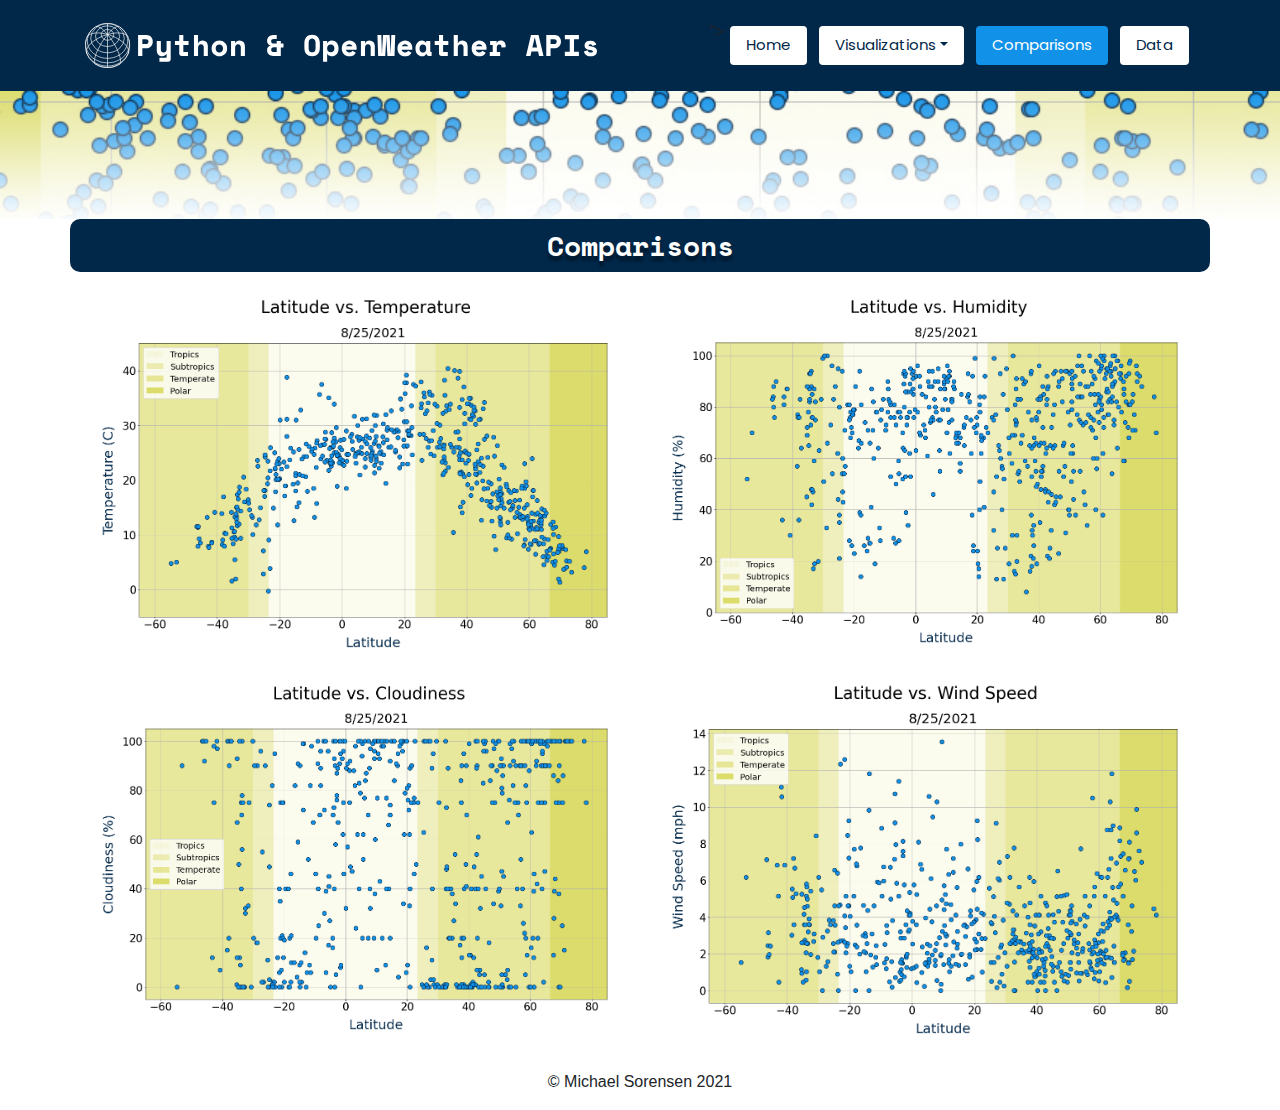
==== comp.html @ 097bc027 "Navbar Collapse" ====
<!DOCTYPE html>
<html lang="en">

  <head>
    <link rel="stylesheet" href="https://stackpath.bootstrapcdn.com/bootstrap/4.3.1/css/bootstrap.min.css" integrity="sha384-ggOyR0iXCbMQv3Xipma34MD+dH/1fQ784/j6cY/iJTQUOhcWr7x9JvoRxT2MZw1T" crossorigin="anonymous">
    <link rel="stylesheet" href="style.css">
    <meta charset="UTF-8">
    <nav class="navbar navbar-expand-lg navbar-dark">
      <div class="container">
      <a href="index.html"><img class="icon2" src="/assets/logo.svg"></a>
      <button class="navbar-toggler" type="button" data-toggle="collapse" data-target="#navbarNav" aria-controls="navbarNav" aria-expanded="false" aria-label="Toggle navigation">
        <span class="navbar-toggler-icon"></span>
      </button>
      <div class="collapse navbar-collapse" id="navbarNav">
        <ul class="nav nav-pills ml-auto">">
          <li class="nav-item">
            <a class="nav-link" href="index.html">Home</a>
          </li>
          <li class="nav-item dropdown ml-auto">
            <a class="nav-link dropdown-toggle" data-bs-toggle="dropdown" href="#" role="button" aria-expanded="false">Visualizations</a>
            <ul class="dropdown-menu">
              <li><a class="dropdown-item" href="viz1.html">Temperature</a></li>
              <li><a class="dropdown-item" href="viz2.html">Humidity</a></li>
              <li><a class="dropdown-item" href="viz3.html">Cloudiness</a></li>
              <li><a class="dropdown-item" href="viz4.html">Wind Speed</a></li>
            </ul>
          </li>
          <li class="nav-item">
            <a class="nav-link active" aria-current="page" href="comp.html">Comparisons</a>
          </li>
          <li class="nav-item">
              <a class="nav-link" href="data.html">Data</a>
            </li>
        </ul>
      </div>
    </div>
    </nav>
    </head>






<body>
  <img src="assets/comp_banner.jpg" class="img-fluid" alt="...">
  <div class="container">
    <div class="row">
        <div class="plot-header" style="text-align:center;">
            <h2 class="plot-title">Comparisons</h2>
        </div>
    </div>
    <div class="row">
      <div class="col-lg-6 col-md-6 col-sm-12">
        <div class="box-main-4">
            <img src="visualizations/lat_v_temp_lg.png" style="width:100%">
            </div>
      </div>
      <div class="col-lg-6 col-md-6 col-sm-12">
        <div class="box-main-4">
            <img src="visualizations/lat_v_humidity_lg.png" style="width:100%">
        </div>
      </div>
    </div>
    <div class="row">
        <div class="col-lg-6 col-md-6 col-sm-12">
          <div class="box-main-4">
            <img src="visualizations/lat_v_cloudiness_lg.png" style="width:100%">
        </div>
        </div>
        <div class="col-lg-6 col-md-6 col-sm-12">
          <div class="box-main-4">
            <img src="visualizations/lat_v_windspeed_lg.png" style="width:100%">
        </div>
        </div>
        </div>
      </div>




</div>

<footer class="page-footer font-small footer-dark">
    <div class="footer-copyright text-center py-3">© Michael Sorensen 2021
    </div>      
</footer>

  <script src="https://code.jquery.com/jquery-3.3.1.slim.min.js" integrity="sha384-q8i/X+965DzO0rT7abK41JStQIAqVgRVzpbzo5smXKp4YfRvH+8abtTE1Pi6jizo" crossorigin="anonymous"></script>
  <script src="https://cdnjs.cloudflare.com/ajax/libs/popper.js/1.14.7/umd/popper.min.js" integrity="sha384-UO2eT0CpHqdSJQ6hJty5KVphtPhzWj9WO1clHTMGa3JDZwrnQq4sF86dIHNDz0W1" crossorigin="anonymous"></script>
  <script src="https://stackpath.bootstrapcdn.com/bootstrap/4.3.1/js/bootstrap.min.js" integrity="sha384-JjSmVgyd0p3pXB1rRibZUAYoIIy6OrQ6VrjIEaFf/nJGzIxFDsf4x0xIM+B07jRM" crossorigin="anonymous"></script>
  <script type="text/javascript" src="js/bootstrap/bootstrap-dropdown.js"></script>
  <script>
     $(document).ready(function(){
        $('.dropdown-toggle').dropdown()
    });
  </script>
</body>
</html>
---- style.css ----
@import url('https://fonts.googleapis.com/css2?family=Karla:wght@300;400;500;700;800&family=Spectral:wght@300;400;500;700&display=swap');

@import url('https://fonts.googleapis.com/css2?family=Space+Mono:wght@400;700&display=swap');

@import url('https://fonts.googleapis.com/css2?family=Poppins:wght@100;200;300;400;500;600;700;800;900&display=swap');


/* -------------BOXES & CONTAINERS------------- */

.box-img{
  align-content: center;
  width:100%;
  display:inline-block;
  padding:0px 30px 0px 30px;
}

img{
  width: -100%;
}
.img-fluid{
  margin-bottom: 0px;
  width:100%;
}

.box-main {
  font-family: 'Poppins', sans-serif;
  padding: 20px;
  color:black;
  word-wrap:break-word;
}

.button-box {
  padding: 10px;
  word-wrap:break-word;
}

.box-main-2 {
  font-family: 'Poppins', sans-serif;
  font-size: 24px;
  padding: 20px;
  margin: 10px;
  color:white;
  background: linear-gradient(180deg, rgba(1,39,73,0) 10%, rgba(1,39,73,1) 100%);
  word-wrap:break-word;
  border-radius: 4%;
}

.box-main-2:hover {
  opacity: .75;
}

.box-main-3 {
  font-family: 'Poppins', sans-serif;
  font-size: 24px;
  min-height: 50px;
  margin-bottom: 20px;
  margin-left:20px;
  margin-right:20px;
  word-wrap:break-word;
}

.box-main-4{
  padding: 10px;
  margin: 5px;
}

.plot-header{
  width:100%;
  display: inline-block;
  box-sizing: content-box;
  padding:10px;
  background-color:#012749;
  margin-bottom: 10px;
  background-clip:padding-box;
  border-radius: 10px;
}

@media screen and (max-width: 991px) {
  .plot-header {
    text-align: center;
  }
}

.icon{
  height:60px;
  margin-right: 10px;
  width:auto;
  display:inline-block;
  vertical-align: middle;
}


.icon2{
  height:45px;
  width:auto;
  display:inline-block;
  margin-right: 10px;
}

@media (max-width: 1200px){
  .icon2{
    height:36px;
  }
}

/*
@media (max-width: 1200px){
  .icon2{
    height:35px;
  }
}



@media (max-width: 576px){
  .icon2{
    height:30px;
  }
}
*/


/* -------------FONTS & HEADERS------------- */
p{
  font-family: 'Poppins', sans-serif;
  font-size: 17px;
  color: #012749;
}

p.dark{
  font-family: 'Poppins', sans-serif;
  font-size: 17px;
  color: #012749;
  font-weight: 600;
  text-align: center;
  margin-bottom: 0px;
  text-decoration: none;
}

a{
  text-decoration: none !important;
}

p.description{
  font-family: 'Poppins', sans-serif;
  font-size: 1.2vw;
  margin:0px 20px 20px 20px;
}

@media screen and (max-width: 768px) {
  p.description {
    font-size:14px;
  }
}

p.caption{
  font-family: 'Poppins', sans-serif;
  display:inline;
  text-transform: uppercase;
  font-size: .8vw;
  color:white;
  font-weight: 600;
  margin-left:20px;
  padding:5px 15px 5px 15px;
  border: 1.5px solid white;
  border-radius:8px;
  width:fit-content;
  word-wrap:normal;
  letter-spacing: .08em;
  text-shadow: 0px 5px 3px rgba(0, 0, 0, 0.4);
}

@media screen and (max-width: 768px) {
  p.caption {
    font-size:10px;
    display:inline-block;
    margin-top:10px;
    margin-bottom: 10px;
  }
}

h1 {
  font-size: 45px;
  color:#012749;
  font-family: 'Space Mono', monospace;
  font-weight: 700;
}

h2 {
  font-size: 32px;
  color:#012749;
  font-family: 'Space Mono', monospace;
  font-weight: 700;
  width:100%;
}

h2.light{
  font-size: 32px;
  background-color: #012749;
  display:inline-block;
  color:white;
  padding:5px 5px 11px 5px;
  text-align: center;
  vertical-align: middle;
  border-radius: 10px;
  font-family: 'Space Mono', monospace;
  font-weight: 700;
  width:100%;
}

h2.plot-title{
  font-size: 2.2vw;
  color:white;
  font-family: 'Space Mono', monospace;
  text-shadow: 0px 5px 3px rgba(0, 0, 0, 0.4);
  font-weight: 600;
  display: inline;
  vertical-align:middle;
}

@media screen and (max-width: 768px) {
  h2.plot-title {
    font-size: 22px;
  }
}

h3 {
  text-align: center;
  font-size: 23px;
  color:#012749;
  text-transform: uppercase;
  font-family: 'Space Mono', monospace;
  font-weight: 700;
  padding-bottom: 5px;
  letter-spacing: .1em;
}


h5 {
  width:100%;
  display: inline-block;
  box-sizing: content-box;
  background-clip:padding-box;
  text-transform: uppercase;
  text-align: center;
  font-size: 1.1vw;
  color:#012749;
  font-family: 'Poppins', sans-serif;
  font-weight: 700;
  letter-spacing: .1em;
  padding: 10px 0px 10px 0px;
  margin-bottom: 20px;
  border-bottom: 3px solid #012749;
  border-top: 3px solid #012749;
}

@media screen and (max-width: 991px) {
  h5 {
    font-size:15px;
  }
}

h4 {
  font-size: 28px;
  color:white;
  font-family: 'Space Mono', monospace;
  font-weight: 400;
  padding:0;
  text-align: right;
  display: inline-flex;
}

.title-text{
  display: inline-block;
  align-items: left;
  font-size: 32px;
  color:white;
  font-family: 'Space Mono', monospace;
  font-weight: 600;
  vertical-align: middle;
}

/* -------------NAVAGATION AND NAVBAR------------- */
.navbar{
  padding: 20px 0px 20px 0px;
  background-color:#012749;
  vertical-align: middle;
}

@media (max-width: 768px){
  .nav-link{
    font-size:12px;
  }
}

.nav-link {
  background-color:white;
  display: inline-block;
  padding: .5rem 1rem;
  margin: 6px;
  color:#012749;
  font-family: 'Poppins', sans-serif;
  font-size: 15px;
  font-weight: 400;
  vertical-align: middle;
  align-items: right;
}

ul.nav.nav-pills {
  text-align: right;
}

.nav-pills>li {
  float: right;
  display: inline;
}

.nav-link {
  float: right;
  display: inline;
}

.nav-pills .nav-link.active, .nav-pills .show>.nav-link {
  color: white;
  background-color: #1192e8;
}

@media screen and (max-width: 768px) {
  .icon {
    height:30px;
  }
}


/* -------------IMAGE BOX HOVER------------- */
.ctnr {
  position: relative;
  padding-top:10px;
}

.img_box {
  opacity: 1;
  display: block;
  width: 100%;
  height: auto;
  transition: .5s ease;
  backface-visibility: hidden;
  border-radius:10%;
}

.middle {
  transition: .5s ease;
  opacity: 0;
  position: absolute;
  top: 50%;
  left: 50%;
  transform: translate(-50%, -50%);
  -ms-transform: translate(-50%, -50%)
}

.ctnr:hover .img_box {
  opacity: 0.3;
  transform: scale(1.08)
}

.ctnr:hover .middle {
  opacity: 1;
}

.text {
  display: inline-block;
  border-radius: 10%;
  background-color: #1192e8;
  color: white;
  font-family: 'Poppins', sans-serif;
  font-size: 22px;
  font-weight: 400;
  padding: 10px 15px;
}

.ctnr:hover .middle a{
color:white;
text-decoration: none;
}

@media screen and (max-width: 768px) {
  .text {
    font-size: 25px;
  }
}


/* -------------OTHER------------- */
hr.small {
  height: 2px;
  background-color: #aed2f1;
  margin-bottom:30px;
  margin-top:0px;
  width:100%;
}

hr.small2 {
  height: 2px;
  background-color: #aed2f1;
  margin-bottom:30px;
  margin-top:30px;
  width:100%;
}

table, th, td{
  border:10px;
  padding:100px;

}
tr {
  padding: 0px;
  text-align: left;

}

.table, th, td, tr{
  border: 2px solid black;
  padding:0px;
  font-family: 'Poppins', sans-serif;
  font-size: 14px;
}

.table th{
  font-family: 'Poppins', sans-serif;
  font-size: 14px;
  color:white;
  background-color: #012749;
  border-collapse:collapse;
  
}

tr:hover {
  background-color:aliceblue;
}

.table td:hover{
  font-weight:700;
}





/*SIDEBAR BUTTONS*/

a.animated-button:link:after, a.animated-button:visited:after {
	content: "";
  box-sizing: content-box;
  display:inline-block;
	position: absolute;
	height: 0%;
	left: 50%;
	top: 50%;
	width: 100%;
	z-index: -1;
	-webkit-transition: all .5s ease .2s;
	-moz-transition: all .5s ease .2s;
	-o-transition: all .5s ease .2s;
	transition: all .5s ease .2s;
}
a.animated-button:link:hover, a.animated-button:visited:hover {
	color: white;
}
a.animated-button:link:hover:after, a.animated-button:visited:hover:after {
	height: 450%;
  color:white;
}
a.animated-button:link, a.animated-button:visited {
	position: relative;
  width:100%;
	display:inline-block;
	margin-bottom: 20px;
	padding: 8px 10px;
	color: #012749;
	font-size:.8vw;
	border-radius: 10px;
	font-weight: 800;
	text-align: center;
	text-decoration: none;
	text-transform: uppercase;
	overflow: hidden;
	letter-spacing: .08em;
	-webkit-transition: all .2s ease;
	-moz-transition: all .2s ease;
	-o-transition: all .2s ease;
	transition: all .2s ease;
}

a.animated-button.sandy-four {
	border: 2px solid #012749;
}
a.animated-button.sandy-four:after {
	background: #012749;
  color:white;
	opacity: .5;
	-moz-transform: translateY(-50%) translateX(-50%);
	-ms-transform: translateY(-50%) translateX(-50%);
	-webkit-transform: translateY(-50%) translateX(-50%);
	transform: translateY(-50%) translateX(-50%);
}
a.animated-button.sandy-four:hover:after {
	opacity: 1;
	height: 600% !important;
}

@media screen and (max-width: 768px) {
  a.animated-button:link, a.animated-button:visited {
    font-size: 12px;
  }
}
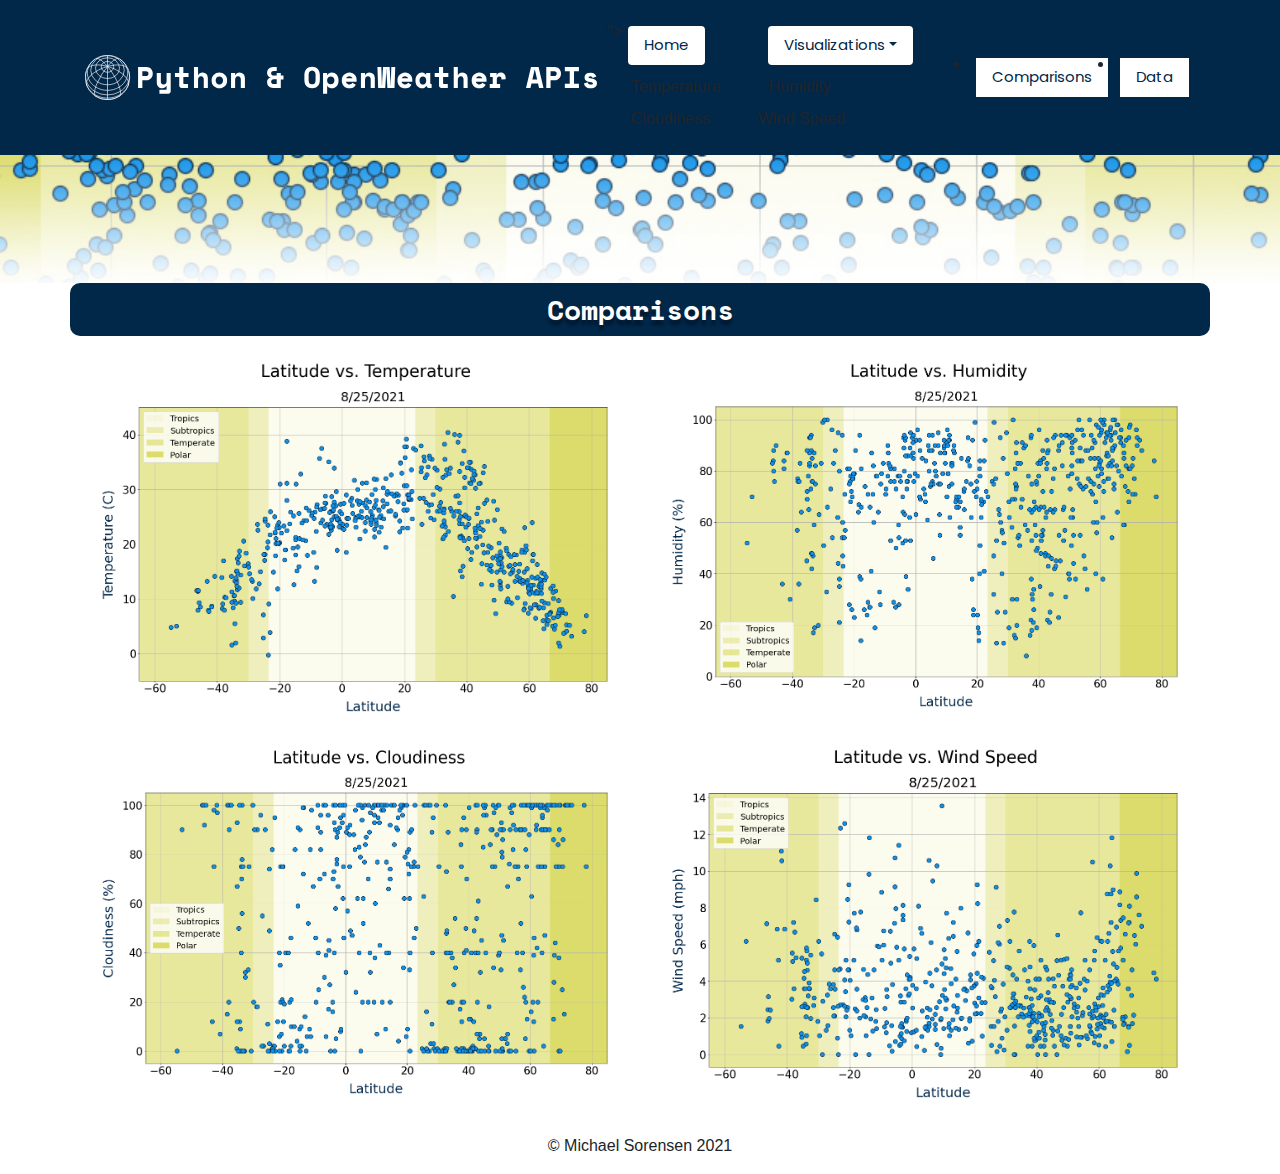
==== commit e62e2726: "Navbar Updates" ====
--- a/comp.html
+++ b/comp.html
@@ -7,7 +7,7 @@
     <meta charset="UTF-8">
     <nav class="navbar navbar-expand-lg navbar-dark">
       <div class="container">
-      <a href="index.html"><img class="icon2" src="/assets/logo.svg"></a>
+      <a href="index.html"><img class="icon2" src="assets/logo.svg"></a>
       <button class="navbar-toggler" type="button" data-toggle="collapse" data-target="#navbarNav" aria-controls="navbarNav" aria-expanded="false" aria-label="Toggle navigation">
         <span class="navbar-toggler-icon"></span>
       </button>
@@ -18,7 +18,7 @@
           </li>
           <li class="nav-item dropdown ml-auto">
             <a class="nav-link dropdown-toggle" data-bs-toggle="dropdown" href="#" role="button" aria-expanded="false">Visualizations</a>
-            <ul class="dropdown-menu">
+            <li class="nav-item dropdown ml-auto">
               <li><a class="dropdown-item" href="viz1.html">Temperature</a></li>
               <li><a class="dropdown-item" href="viz2.html">Humidity</a></li>
               <li><a class="dropdown-item" href="viz3.html">Cloudiness</a></li>
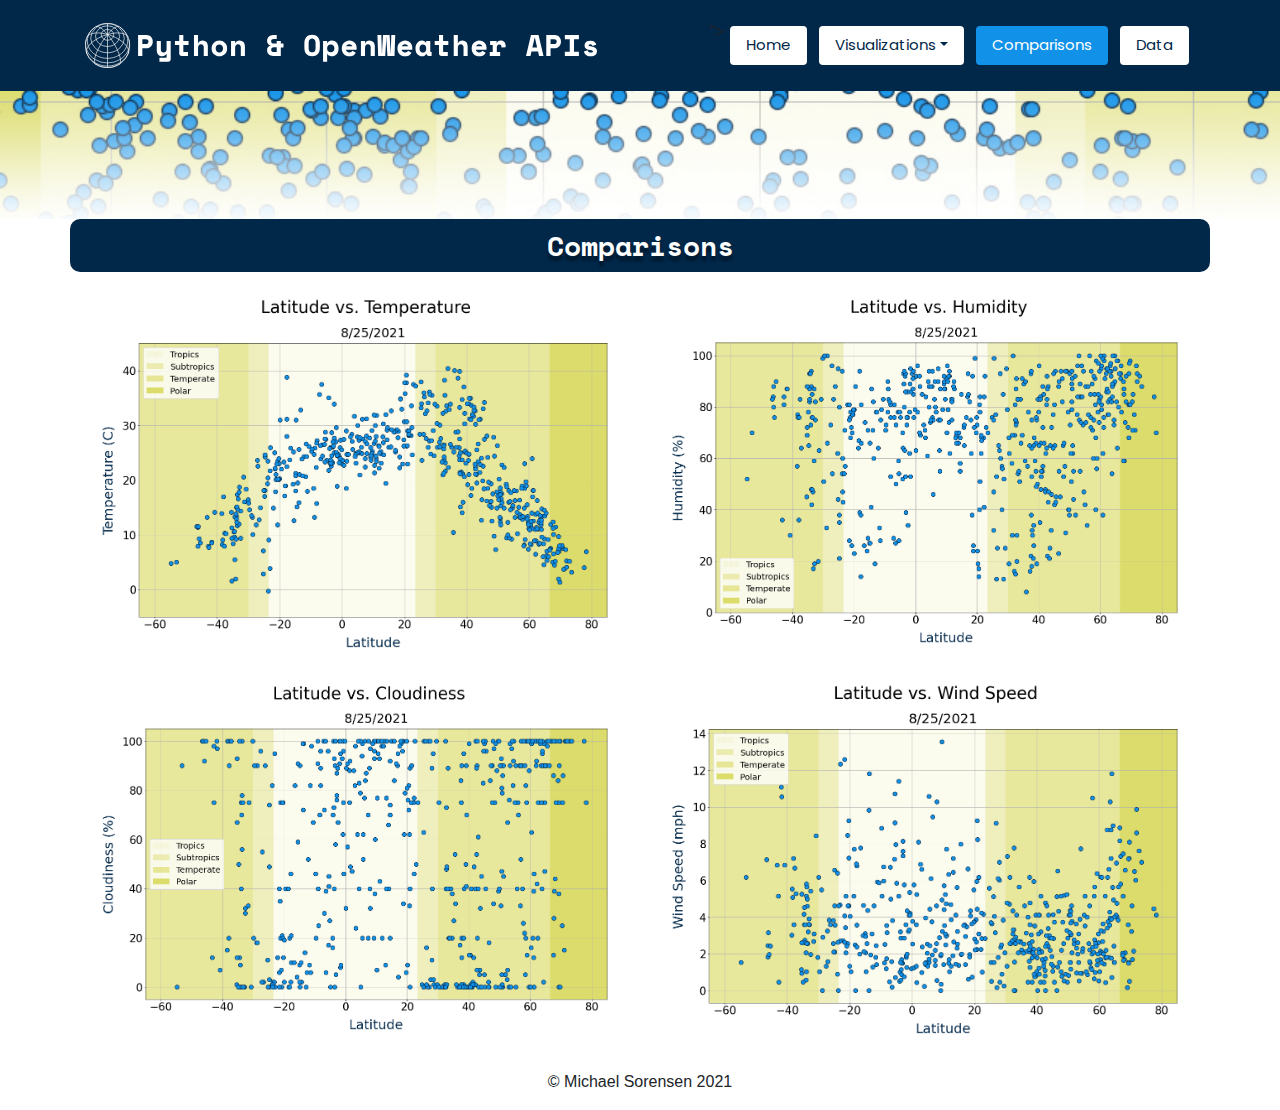
==== commit 0556ed49: "Navbar Updates" ====
--- a/comp.html
+++ b/comp.html
@@ -1,41 +1,41 @@
 <!DOCTYPE html>
 <html lang="en">
 
-  <head>
-    <link rel="stylesheet" href="https://stackpath.bootstrapcdn.com/bootstrap/4.3.1/css/bootstrap.min.css" integrity="sha384-ggOyR0iXCbMQv3Xipma34MD+dH/1fQ784/j6cY/iJTQUOhcWr7x9JvoRxT2MZw1T" crossorigin="anonymous">
-    <link rel="stylesheet" href="style.css">
-    <meta charset="UTF-8">
-    <nav class="navbar navbar-expand-lg navbar-dark">
-      <div class="container">
-      <a href="index.html"><img class="icon2" src="assets/logo.svg"></a>
-      <button class="navbar-toggler" type="button" data-toggle="collapse" data-target="#navbarNav" aria-controls="navbarNav" aria-expanded="false" aria-label="Toggle navigation">
-        <span class="navbar-toggler-icon"></span>
-      </button>
-      <div class="collapse navbar-collapse" id="navbarNav">
-        <ul class="nav nav-pills ml-auto">">
-          <li class="nav-item">
-            <a class="nav-link" href="index.html">Home</a>
-          </li>
-          <li class="nav-item dropdown ml-auto">
-            <a class="nav-link dropdown-toggle" data-bs-toggle="dropdown" href="#" role="button" aria-expanded="false">Visualizations</a>
-            <li class="nav-item dropdown ml-auto">
-              <li><a class="dropdown-item" href="viz1.html">Temperature</a></li>
-              <li><a class="dropdown-item" href="viz2.html">Humidity</a></li>
-              <li><a class="dropdown-item" href="viz3.html">Cloudiness</a></li>
-              <li><a class="dropdown-item" href="viz4.html">Wind Speed</a></li>
-            </ul>
-          </li>
-          <li class="nav-item">
-            <a class="nav-link active" aria-current="page" href="comp.html">Comparisons</a>
-          </li>
-          <li class="nav-item">
-              <a class="nav-link" href="data.html">Data</a>
-            </li>
+<head>
+<link rel="stylesheet" href="https://stackpath.bootstrapcdn.com/bootstrap/4.3.1/css/bootstrap.min.css" integrity="sha384-ggOyR0iXCbMQv3Xipma34MD+dH/1fQ784/j6cY/iJTQUOhcWr7x9JvoRxT2MZw1T" crossorigin="anonymous">
+<link rel="stylesheet" href="style.css">
+<meta charset="UTF-8">
+<nav class="navbar navbar-expand-lg navbar-dark">
+  <div class="container">
+  <a href="index.html"><img class="icon2" src="assets/logo.svg"></a>
+  <button class="navbar-toggler" type="button" data-toggle="collapse" data-target="#navbarNav" aria-controls="navbarNav" aria-expanded="false" aria-label="Toggle navigation">
+    <span class="navbar-toggler-icon"></span>
+  </button>
+  <div class="collapse navbar-collapse" id="navbarNav">
+    <ul class="nav nav-pills ml-auto">">
+      <li class="nav-item">
+        <a class="nav-link" href="index.html">Home</a>
+      </li>
+      <li class="nav-item dropdown ml-auto">
+        <a class="nav-link dropdown-toggle" data-bs-toggle="dropdown" href="#" role="button" aria-expanded="false">Visualizations</a>
+        <ul class="dropdown-menu">
+          <li><a class="dropdown-item" href="viz1.html">Temperature</a></li>
+          <li><a class="dropdown-item" href="viz2.html">Humidity</a></li>
+          <li><a class="dropdown-item" href="viz3.html">Cloudiness</a></li>
+          <li><a class="dropdown-item" href="viz4.html">Wind Speed</a></li>
         </ul>
-      </div>
-    </div>
-    </nav>
-    </head>
+      </li>
+      <li class="nav-item">
+        <a class="nav-link active" aria-current="page" href="comp.html">Comparisons</a>
+      </li>
+      <li class="nav-item">
+          <a class="nav-link" href="data.html">Data</a>
+        </li>
+    </ul>
+  </div>
+</div>
+</nav>
+</head>
 
 
 
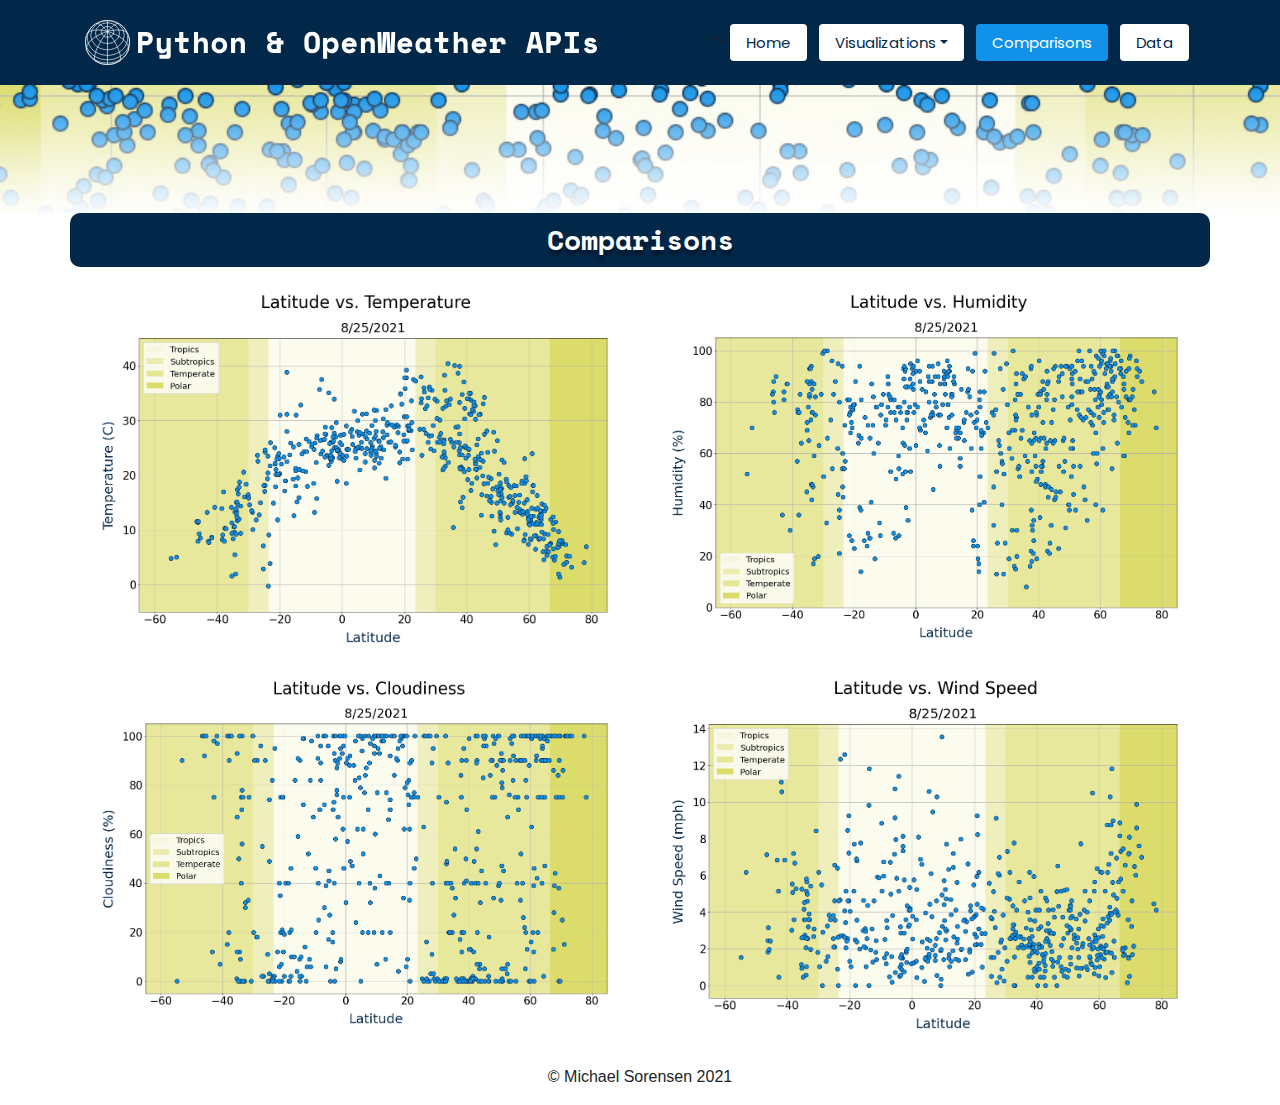
==== commit ff761ba1: "Navbar Updates" ====
--- a/comp.html
+++ b/comp.html
@@ -16,7 +16,7 @@
       <li class="nav-item">
         <a class="nav-link" href="index.html">Home</a>
       </li>
-      <li class="nav-item dropdown ml-auto">
+      <li class="nav-item dropdown">
         <a class="nav-link dropdown-toggle" data-bs-toggle="dropdown" href="#" role="button" aria-expanded="false">Visualizations</a>
         <ul class="dropdown-menu">
           <li><a class="dropdown-item" href="viz1.html">Temperature</a></li>
--- a/style.css
+++ b/style.css
@@ -99,7 +99,7 @@
 
 @media (max-width: 1200px){
   .icon2{
-    height:36px;
+    height: 30px;
   }
 }
 
@@ -295,7 +295,7 @@
 
 .nav-link {
   background-color:white;
-  display: inline-block;
+  display: inline;
   padding: .5rem 1rem;
   margin: 6px;
   color:#012749;
@@ -303,21 +303,15 @@
   font-size: 15px;
   font-weight: 400;
   vertical-align: middle;
-  align-items: right;
-}
-
-ul.nav.nav-pills {
-  text-align: right;
-}
-
-.nav-pills>li {
-  float: right;
-  display: inline;
-}
-
-.nav-link {
-  float: right;
-  display: inline;
+}
+
+@media (max-width : 992px) {
+  .navbar-collapse{
+    margin-top:20px;
+    align-items: center; }
+  .nav-link{
+    display:block;
+  }
 }
 
 .nav-pills .nav-link.active, .nav-pills .show>.nav-link {
@@ -327,7 +321,7 @@
 
 @media screen and (max-width: 768px) {
   .icon {
-    height:30px;
+    height:100px;
   }
 }
 
